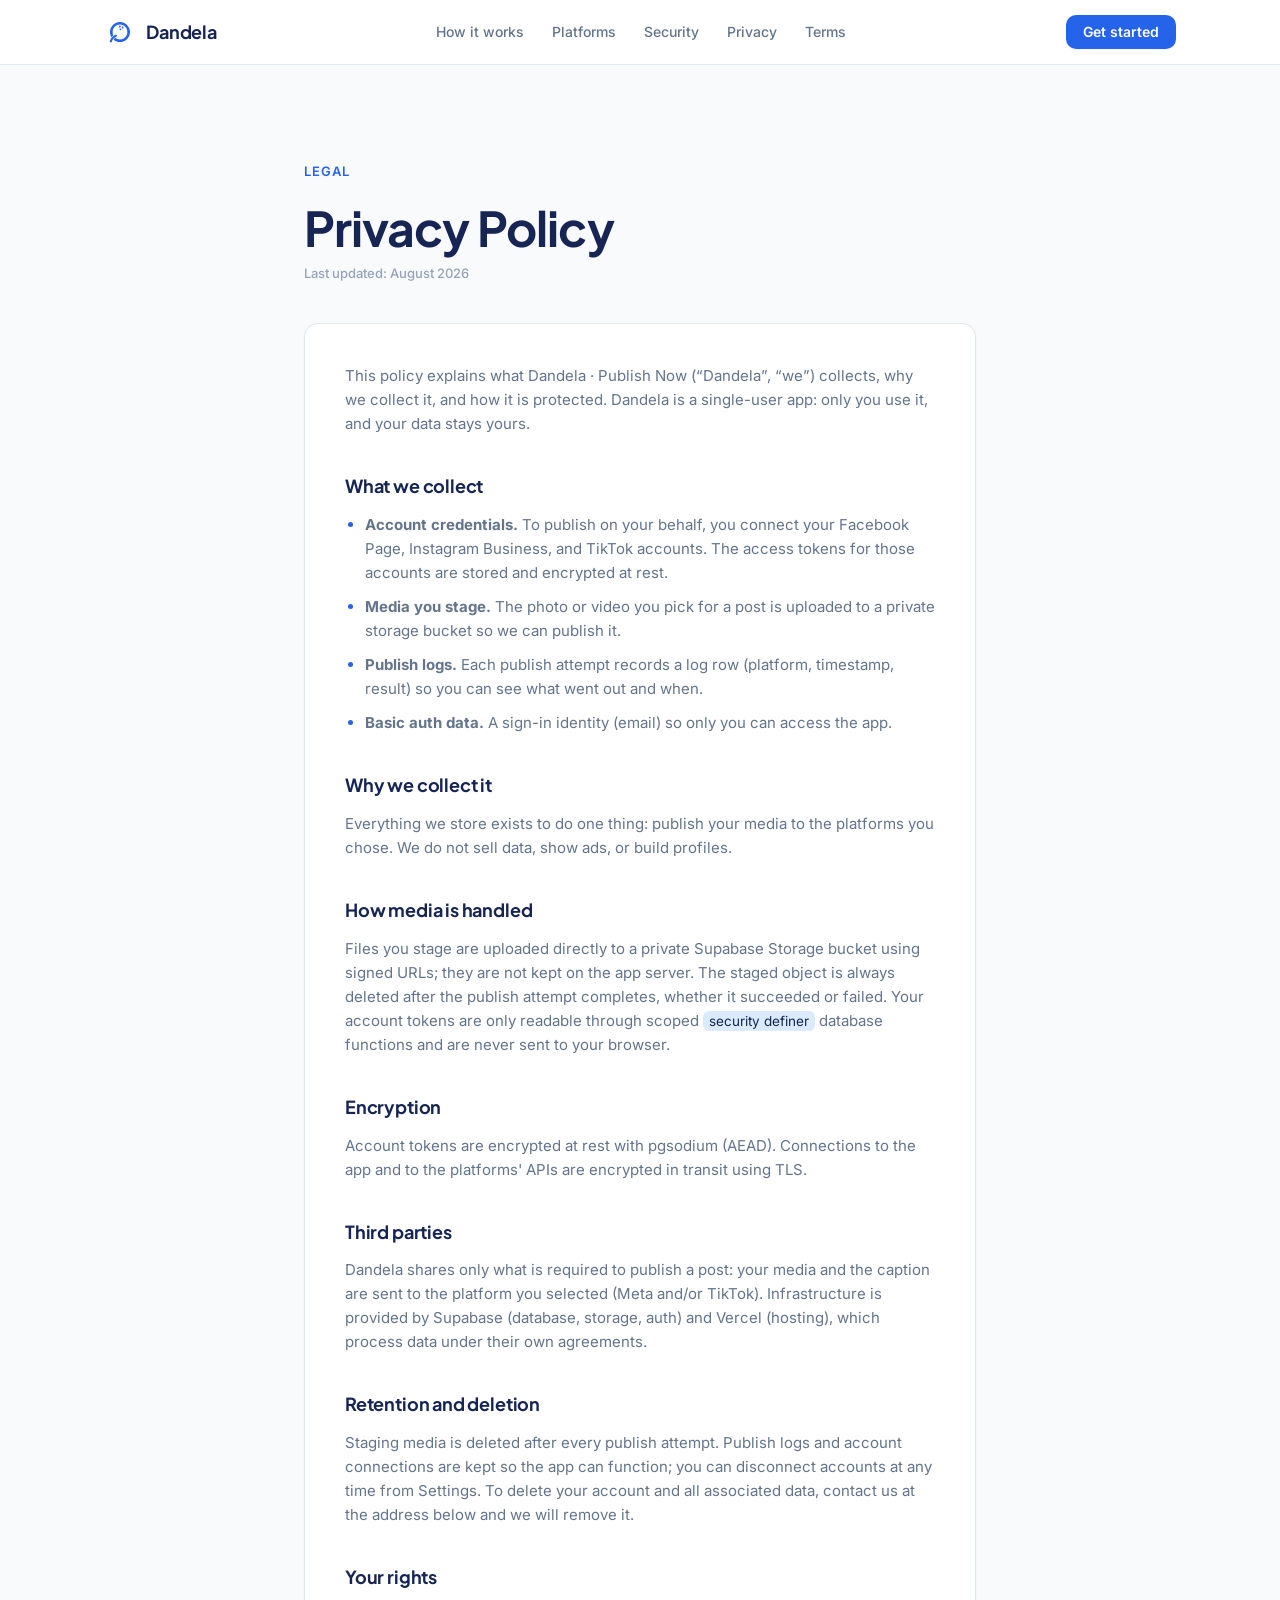
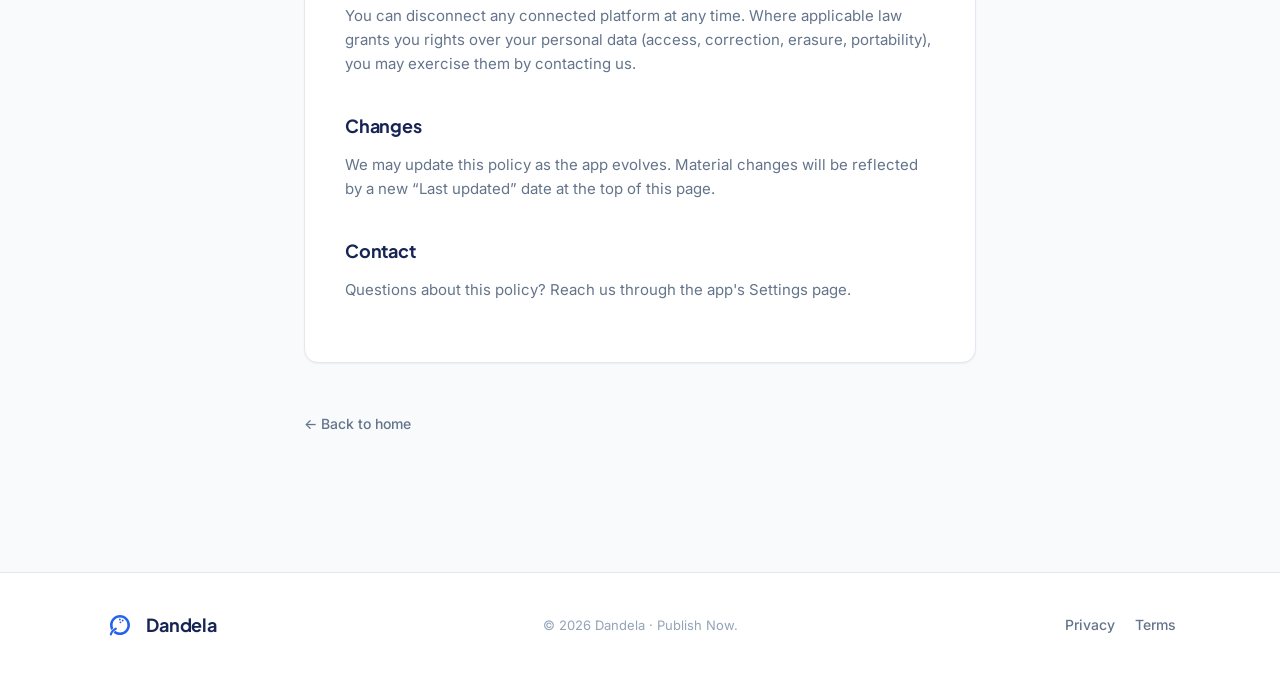
==== privacy.html @ eb885461 "Add initial Dandela marketing site - Landing page with how-it-works, platforms, and security section" ====
<!doctype html>
<html lang="en">
  <head>
    <meta charset="utf-8" />
    <meta name="viewport" content="width=device-width, initial-scale=1" />
    <title>Privacy Policy · Dandela</title>
    <meta
      name="description"
      content="How Dandela · Publish Now handles your data: what we store, why, and how it is protected."
    />
    <link rel="icon" type="image/svg+xml" href="./favicon.svg" />
    <link rel="preconnect" href="https://fonts.googleapis.com" />
    <link rel="preconnect" href="https://fonts.gstatic.com" crossorigin />
    <link
      href="https://fonts.googleapis.com/css2?family=Inter:wght@400;500;600&family=Plus+Jakarta+Sans:wght@600;700&display=swap"
      rel="stylesheet"
    />
    <link rel="stylesheet" href="./theme.css" />
    <link rel="stylesheet" href="./styles.css" />
  </head>
  <body>
    <a class="skip-link" href="#main">Skip to content</a>

    <header class="site-header">
      <nav class="nav container" aria-label="Primary">
        <a class="brand" href="./index.html#top">
          <span class="brand-mark" aria-hidden="true">
            <img src="./logo.svg" alt="" width="30" height="30" />
          </span>
          <span class="brand-name">Dandela</span>
        </a>
        <ul class="nav-links">
          <li><a href="./index.html#how">How it works</a></li>
          <li><a href="./index.html#platforms">Platforms</a></li>
          <li><a href="./index.html#security">Security</a></li>
          <li><a href="./privacy.html">Privacy</a></li>
          <li><a href="./terms.html">Terms</a></li>
        </ul>
        <a class="btn btn-primary btn-sm nav-cta" href="./index.html#get-started">Get started</a>
        <button class="nav-toggle" aria-expanded="false" aria-controls="nav-menu" aria-label="Toggle menu">
          <span></span><span></span>
        </button>
      </nav>
    </header>

    <main id="main">
      <section class="legal">
        <div class="container legal-inner">
          <p class="eyebrow">Legal</p>
          <h1 class="legal-title">Privacy Policy</h1>
          <p class="legal-updated">Last updated: August 2026</p>

          <div class="legal-body">
            <p>
              This policy explains what Dandela · Publish Now (“Dandela”, “we”)
              collects, why we collect it, and how it is protected. Dandela is a
              single-user app: only you use it, and your data stays yours.
            </p>

            <h2>What we collect</h2>
            <ul>
              <li>
                <strong>Account credentials.</strong> To publish on your behalf, you
                connect your Facebook Page, Instagram Business, and TikTok accounts.
                The access tokens for those accounts are stored and encrypted at rest.
              </li>
              <li>
                <strong>Media you stage.</strong> The photo or video you pick for a
                post is uploaded to a private storage bucket so we can publish it.
              </li>
              <li>
                <strong>Publish logs.</strong> Each publish attempt records a log row
                (platform, timestamp, result) so you can see what went out and when.
              </li>
              <li>
                <strong>Basic auth data.</strong> A sign-in identity (email) so only
                you can access the app.
              </li>
            </ul>

            <h2>Why we collect it</h2>
            <p>
              Everything we store exists to do one thing: publish your media to the
              platforms you chose. We do not sell data, show ads, or build profiles.
            </p>

            <h2>How media is handled</h2>
            <p>
              Files you stage are uploaded directly to a private Supabase Storage
              bucket using signed URLs; they are not kept on the app server. The
              staged object is always deleted after the publish attempt completes,
              whether it succeeded or failed. Your account tokens are only readable
              through scoped <code>security definer</code> database functions and are
              never sent to your browser.
            </p>

            <h2>Encryption</h2>
            <p>
              Account tokens are encrypted at rest with pgsodium (AEAD). Connections
              to the app and to the platforms' APIs are encrypted in transit using
              TLS.
            </p>

            <h2>Third parties</h2>
            <p>
              Dandela shares only what is required to publish a post: your media and
              the caption are sent to the platform you selected (Meta and/or TikTok).
              Infrastructure is provided by Supabase (database, storage, auth) and
              Vercel (hosting), which process data under their own agreements.
            </p>

            <h2>Retention and deletion</h2>
            <p>
              Staging media is deleted after every publish attempt. Publish logs and
              account connections are kept so the app can function; you can disconnect
              accounts at any time from Settings. To delete your account and all
              associated data, contact us at the address below and we will remove it.
            </p>

            <h2>Your rights</h2>
            <p>
              You can disconnect any connected platform at any time. Where applicable
              law grants you rights over your personal data (access, correction,
              erasure, portability), you may exercise them by contacting us.
            </p>

            <h2>Changes</h2>
            <p>
              We may update this policy as the app evolves. Material changes will be
              reflected by a new “Last updated” date at the top of this page.
            </p>

            <h2>Contact</h2>
            <p>
              Questions about this policy? Reach us through the app's Settings page.
            </p>
          </div>

          <p class="legal-back"><a href="./index.html">&larr; Back to home</a></p>
        </div>
      </section>
    </main>

    <footer class="site-footer">
      <div class="container footer-inner">
        <a class="brand" href="./index.html#top">
          <span class="brand-mark" aria-hidden="true">
            <img src="./logo.svg" alt="" width="30" height="30" />
          </span>
          <span class="brand-name">Dandela</span>
        </a>
        <p class="footer-note">© 2026 Dandela · Publish Now.</p>
        <nav class="footer-links" aria-label="Legal">
          <a href="./privacy.html">Privacy</a>
          <a href="./terms.html">Terms</a>
        </nav>
      </div>
    </footer>

    <script src="./main.js"></script>
  </body>
</html>
---- theme.css ----
/* ============================================================
   Dandela · Brand & UI theme
   ------------------------------------------------------------
   This file is the single source of truth for the brand.
   Edit the tokens below and the whole site updates to match.

   Palette / type / shape follow the Dandela Brand & UI direction:
   calm, trustworthy, professional, friendly. Deep navy + blue +
   warm off-white. Inter for UI, Plus Jakarta Sans for display.
   No gradients, no neon, restrained rounding, light shadows.
   ============================================================ */

:root {
  /* ---------- Color · Primary ---------- */
  --brand-navy: #172554; /* deep navy: nav, headings, strong brand moments */
  --brand-navy-deep: #10204a; /* navy hover / pressed states */

  /* ---------- Color · Accents ---------- */
  --accent-blue: #2563eb; /* trust blue: buttons, links, active states */
  --accent-blue-deep: #1d4ed8; /* trust blue hover / pressed */
  --sky: #dbeafe; /* soft sky: selected states, subtle backgrounds, badges */

  /* ---------- Color · Surfaces ---------- */
  --bg: #f8fafc; /* warm white: main background */
  --surface: #ffffff; /* white: cards, modals, inputs, elevated surfaces */

  /* ---------- Color · Text ---------- */
  --text-primary: #172033; /* headings, primary text */
  --text-secondary: #64748b; /* secondary text */
  --text-muted: #94a3b8; /* muted / captions */

  /* ---------- Color · Lines ---------- */
  --border: #e2e8f0;

  /* ---------- Color · Status ---------- */
  --success: #16a34a;
  --warning: #d97706;
  --error: #dc2626;

  /* ---------- Typography ---------- */
  --font-sans: "Inter", ui-sans-serif, system-ui, -apple-system, "Segoe UI", sans-serif;
  --font-display: "Plus Jakarta Sans", "Inter", ui-sans-serif, system-ui, sans-serif;

  /* ---------- Shape ---------- */
  --radius-sm: 6px;
  --radius-md: 10px; /* buttons, inputs */
  --radius-lg: 14px; /* cards */
  --radius-xl: 20px; /* hero/feature panels */

  /* ---------- Shadows (light, subtle) ---------- */
  --shadow-sm: 0 1px 2px rgba(23, 32, 51, 0.05);
  --shadow-md: 0 6px 16px rgba(23, 32, 51, 0.06);
  --shadow-lg: 0 12px 32px rgba(23, 32, 51, 0.08);

  /* ---------- Layout ---------- */
  --max: 1120px;
  --nav-h: 64px;
  --ease: cubic-bezier(0.22, 1, 0.36, 1);
}
---- styles.css ----
/* Dandela · styles
   Consumes all design tokens from theme.css. Edit theme.css to rebrand. */

* {
  box-sizing: border-box;
}

html {
  scroll-behavior: smooth;
  scroll-padding-top: calc(var(--nav-h) + 12px);
}

body {
  margin: 0;
  background: var(--bg);
  color: var(--text-primary);
  font-family: var(--font-sans);
  font-size: 16px;
  line-height: 1.6;
  -webkit-font-smoothing: antialiased;
  text-rendering: optimizeLegibility;
}

::selection {
  background: var(--accent-blue);
  color: #fff;
}

img,
svg {
  display: block;
}

a {
  color: inherit;
  text-decoration: none;
}

.skip-link {
  position: absolute;
  left: 12px;
  top: -48px;
  z-index: 100;
  padding: 8px 14px;
  border-radius: var(--radius-md);
  background: var(--accent-blue);
  color: #fff;
  font-weight: 600;
  transition: top 0.2s var(--ease);
}

.skip-link:focus {
  top: 12px;
}

.container {
  width: 100%;
  max-width: var(--max);
  margin: 0 auto;
  padding: 0 24px;
}

/* ---------- Header ---------- */

.site-header {
  position: sticky;
  top: 0;
  z-index: 50;
  background: color-mix(in srgb, var(--surface) 88%, transparent);
  backdrop-filter: blur(14px);
  -webkit-backdrop-filter: blur(14px);
  border-bottom: 1px solid var(--border);
}

.nav {
  height: var(--nav-h);
  display: flex;
  align-items: center;
  justify-content: space-between;
  gap: 16px;
}

.brand {
  display: inline-flex;
  align-items: center;
  gap: 10px;
  font-family: var(--font-display);
  font-weight: 700;
  letter-spacing: -0.01em;
  color: var(--brand-navy);
}

.brand-mark {
  width: 32px;
  height: 32px;
  display: grid;
  place-items: center;
}

.brand-mark img {
  width: 30px;
  height: 30px;
}

.brand-name {
  font-size: 18px;
}

.nav-links {
  display: flex;
  gap: 28px;
  list-style: none;
  margin: 0;
  padding: 0;
}

.nav-links a {
  font-size: 14px;
  font-weight: 500;
  color: var(--text-secondary);
  transition: color 0.18s var(--ease);
}

.nav-links a:hover {
  color: var(--brand-navy);
}

.nav-toggle {
  display: none;
  flex-direction: column;
  justify-content: center;
  gap: 6px;
  width: 40px;
  height: 40px;
  padding: 0 10px;
  background: var(--surface);
  border: 1px solid var(--border);
  border-radius: var(--radius-md);
  cursor: pointer;
}

.nav-toggle span {
  display: block;
  height: 2px;
  border-radius: 2px;
  background: var(--text-primary);
  transition: transform 0.2s var(--ease);
}

.nav-toggle[aria-expanded="true"] span:nth-child(1) {
  transform: translateY(4px) rotate(45deg);
}

.nav-toggle[aria-expanded="true"] span:nth-child(2) {
  transform: translateY(-4px) rotate(-45deg);
}

/* ---------- Buttons ---------- */

.btn {
  display: inline-flex;
  align-items: center;
  justify-content: center;
  gap: 8px;
  border-radius: var(--radius-md);
  font-weight: 600;
  font-size: 15px;
  line-height: 1;
  padding: 13px 22px;
  border: 1px solid transparent;
  cursor: pointer;
  transition:
    transform 0.18s var(--ease),
    background 0.18s var(--ease),
    color 0.18s var(--ease),
    border-color 0.18s var(--ease),
    box-shadow 0.18s var(--ease);
}

.btn:hover {
  transform: translateY(-1px);
}

.btn:active {
  transform: translateY(0);
}

.btn-primary {
  background: var(--accent-blue);
  color: #fff;
  box-shadow: var(--shadow-sm);
}

.btn-primary:hover {
  background: var(--accent-blue-deep);
  box-shadow: var(--shadow-md);
}

.btn-ghost {
  background: var(--surface);
  border-color: var(--border);
  color: var(--text-primary);
}

.btn-ghost:hover {
  border-color: var(--accent-blue);
  color: var(--accent-blue);
}

.btn-inverse {
  background: #fff;
  color: var(--brand-navy);
  box-shadow: var(--shadow-sm);
}

.btn-inverse:hover {
  background: var(--sky);
}

.btn-sm {
  padding: 9px 16px;
  font-size: 14px;
}

.btn-lg {
  padding: 16px 30px;
  font-size: 16px;
}

/* ---------- Hero ---------- */

.hero {
  position: relative;
  padding: 120px 0 96px;
}

.hero-inner {
  display: flex;
  flex-direction: column;
  align-items: flex-start;
}

.eyebrow {
  font-family: var(--font-sans);
  font-size: 13px;
  font-weight: 600;
  letter-spacing: 0.08em;
  text-transform: uppercase;
  color: var(--accent-blue);
  margin: 0 0 20px;
}

.hero-title {
  font-family: var(--font-display);
  font-size: clamp(40px, 6.5vw, 72px);
  line-height: 1.04;
  letter-spacing: -0.03em;
  font-weight: 700;
  color: var(--brand-navy);
  margin: 0 0 24px;
  max-width: 18ch;
}

.hero-accent {
  color: var(--accent-blue);
}

.hero-sub {
  font-size: clamp(17px, 2vw, 20px);
  color: var(--text-secondary);
  max-width: 56ch;
  margin: 0 0 36px;
}

.hero-sub strong {
  color: var(--brand-navy);
  font-weight: 600;
}

.hero-actions {
  display: flex;
  flex-wrap: wrap;
  gap: 14px;
}

/* ---------- Sections ---------- */

.section {
  padding: 104px 0;
  border-top: 1px solid var(--border);
}

.kicker {
  font-family: var(--font-sans);
  font-size: 12px;
  font-weight: 600;
  letter-spacing: 0.1em;
  text-transform: uppercase;
  color: var(--accent-blue);
  margin: 0 0 12px;
}

.section-title {
  font-family: var(--font-display);
  font-size: clamp(30px, 4.2vw, 44px);
  line-height: 1.12;
  letter-spacing: -0.02em;
  font-weight: 700;
  color: var(--brand-navy);
  margin: 0 0 52px;
  max-width: 22ch;
}

/* ---------- How it works ---------- */

.steps {
  display: grid;
  grid-template-columns: repeat(3, 1fr);
  gap: 20px;
  list-style: none;
  margin: 0;
  padding: 0;
}

.step {
  position: relative;
  background: var(--surface);
  border: 1px solid var(--border);
  border-radius: var(--radius-lg);
  box-shadow: var(--shadow-sm);
  padding: 28px;
  transition: border-color 0.2s var(--ease), transform 0.2s var(--ease), box-shadow 0.2s var(--ease);
}

.step:hover {
  border-color: var(--sky);
  box-shadow: var(--shadow-md);
  transform: translateY(-3px);
}

.step-num {
  font-family: var(--font-display);
  font-size: 14px;
  font-weight: 700;
  color: var(--accent-blue);
  display: block;
  margin-bottom: 18px;
}

.step h3 {
  font-family: var(--font-display);
  font-size: 19px;
  font-weight: 700;
  letter-spacing: -0.01em;
  color: var(--brand-navy);
  margin: 0 0 10px;
}

.step p {
  font-size: 15px;
  color: var(--text-secondary);
  margin: 0;
}

/* ---------- Platforms ---------- */

.platform-grid {
  display: grid;
  grid-template-columns: repeat(3, 1fr);
  gap: 20px;
}

.platform-card {
  background: var(--surface);
  border: 1px solid var(--border);
  border-radius: var(--radius-lg);
  box-shadow: var(--shadow-sm);
  padding: 32px 28px;
  transition: border-color 0.2s var(--ease), transform 0.2s var(--ease), box-shadow 0.2s var(--ease);
}

.platform-card:hover {
  border-color: var(--sky);
  box-shadow: var(--shadow-md);
  transform: translateY(-3px);
}

.platform-badge {
  width: 48px;
  height: 48px;
  display: grid;
  place-items: center;
  border-radius: var(--radius-md);
  margin-bottom: 22px;
}

.platform-badge svg {
  width: 24px;
  height: 24px;
}

.platform-badge.fb {
  background: #eef2ff;
  color: #2563eb;
}

.platform-badge.ig {
  background: #fdf2f8;
  color: #db2777;
}

.platform-badge.tt {
  background: #ecfeff;
  color: #0891b2;
}

.platform-card h3 {
  font-family: var(--font-display);
  font-size: 18px;
  font-weight: 700;
  letter-spacing: -0.01em;
  color: var(--brand-navy);
  margin: 0 0 8px;
}

.platform-card p {
  font-size: 15px;
  color: var(--text-secondary);
  margin: 0;
}

.platform-note {
  margin: 28px 0 0;
  font-size: 14px;
  color: var(--text-muted);
}

/* ---------- Security ---------- */

.security {
  background: var(--sky);
}

.security-inner {
  display: grid;
  grid-template-columns: 1.4fr 1fr;
  gap: 48px;
  align-items: center;
}

.security .section-title {
  margin-bottom: 24px;
}

.security-text {
  font-size: 17px;
  color: var(--text-secondary);
  max-width: 52ch;
  margin: 0 0 28px;
}

.security-list {
  list-style: none;
  margin: 0;
  padding: 0;
  display: flex;
  flex-direction: column;
  gap: 12px;
}

.security-list li {
  position: relative;
  padding-left: 26px;
  font-size: 15px;
  color: var(--brand-navy);
  font-weight: 500;
}

.security-list li::before {
  content: "";
  position: absolute;
  left: 0;
  top: 9px;
  width: 7px;
  height: 7px;
  border-radius: 50%;
  background: var(--accent-blue);
}

.security-art {
  display: grid;
  place-items: center;
  background: var(--surface);
  border: 1px solid var(--border);
  border-radius: var(--radius-xl);
  box-shadow: var(--shadow-md);
  padding: 48px 32px;
  text-align: center;
}

.seal {
  width: 84px;
  height: 84px;
  display: grid;
  place-items: center;
  background: var(--sky);
  border-radius: 50%;
  color: var(--accent-blue);
  margin-bottom: 20px;
}

.seal svg {
  width: 38px;
  height: 38px;
}

.seal-label {
  font-size: 14px;
  font-weight: 600;
  color: var(--brand-navy);
  margin: 0;
}

/* ---------- CTA ---------- */

.cta {
  background: var(--brand-navy);
  text-align: center;
}

.cta-inner {
  display: flex;
  flex-direction: column;
  align-items: center;
}

.cta-title {
  font-family: var(--font-display);
  font-size: clamp(34px, 5vw, 52px);
  line-height: 1.08;
  letter-spacing: -0.02em;
  font-weight: 700;
  color: #fff;
  margin: 0 0 18px;
}

.cta-sub {
  font-size: 17px;
  color: var(--sky);
  max-width: 52ch;
  margin: 0 0 34px;
}

.cta-actions {
  display: flex;
  flex-direction: column;
  align-items: center;
  gap: 16px;
}

.cta-meta {
  font-size: 13px;
  font-weight: 500;
  color: rgba(255, 255, 255, 0.7);
}

/* ---------- Footer ---------- */

.site-footer {
  border-top: 1px solid var(--border);
  padding: 36px 0;
  background: var(--surface);
}

.footer-inner {
  display: flex;
  align-items: center;
  justify-content: space-between;
  gap: 20px;
  flex-wrap: wrap;
}

.footer-note {
  font-size: 13px;
  color: var(--text-muted);
  margin: 0;
}

.footer-links {
  display: flex;
  align-items: center;
  gap: 20px;
}

.footer-links a {
  font-size: 14px;
  font-weight: 500;
  color: var(--text-secondary);
  transition: color 0.18s var(--ease);
}

.footer-links a:hover {
  color: var(--accent-blue);
}

/* ---------- Legal pages ---------- */

.legal {
  padding: 96px 0 120px;
}

.legal-inner {
  max-width: 720px;
}

.legal-title {
  font-family: var(--font-display);
  font-size: clamp(34px, 5vw, 48px);
  line-height: 1.1;
  letter-spacing: -0.02em;
  font-weight: 700;
  color: var(--brand-navy);
  margin: 0 0 8px;
}

.legal-updated {
  font-size: 13px;
  font-weight: 500;
  color: var(--text-muted);
  margin: 0 0 40px;
}

.legal-body {
  background: var(--surface);
  border: 1px solid var(--border);
  border-radius: var(--radius-lg);
  box-shadow: var(--shadow-sm);
  padding: 40px;
}

.legal-body p,
.legal-body li {
  font-size: 15px;
  color: var(--text-secondary);
}

.legal-body p {
  margin: 0 0 20px;
}

.legal-body ul {
  margin: 0 0 24px;
  padding-left: 20px;
  display: flex;
  flex-direction: column;
  gap: 10px;
}

.legal-body li::marker {
  color: var(--accent-blue);
}

.legal-body a {
  color: var(--accent-blue);
  text-decoration: underline;
  text-underline-offset: 3px;
}

.legal-body a:hover {
  color: var(--accent-blue-deep);
}

.legal-body code {
  font-family: var(--font-sans);
  font-size: 0.9em;
  color: var(--brand-navy);
  background: var(--sky);
  border-radius: var(--radius-sm);
  padding: 2px 6px;
}

.legal-body h2 {
  font-family: var(--font-display);
  font-size: 18px;
  font-weight: 700;
  letter-spacing: -0.01em;
  color: var(--brand-navy);
  margin: 36px 0 12px;
}

.legal-back {
  margin-top: 48px;
}

.legal-back a {
  font-size: 14px;
  font-weight: 500;
  color: var(--text-secondary);
  transition: color 0.18s var(--ease);
}

.legal-back a:hover {
  color: var(--accent-blue);
}

/* ---------- Reveal on scroll ---------- */

.reveal {
  opacity: 0;
  transform: translateY(18px);
  transition:
    opacity 0.7s var(--ease),
    transform 0.7s var(--ease);
}

.reveal.is-visible {
  opacity: 1;
  transform: none;
}

/* ---------- Responsive ---------- */

@media (max-width: 920px) {
  .steps,
  .platform-grid {
    grid-template-columns: 1fr;
  }

  .security-inner {
    grid-template-columns: 1fr;
    gap: 32px;
  }

  .nav-links {
    position: fixed;
    inset: var(--nav-h) 0 auto 0;
    flex-direction: column;
    gap: 0;
    background: var(--surface);
    border-bottom: 1px solid var(--border);
    padding: 12px 24px 20px;
    transform: translateY(-8px);
    opacity: 0;
    pointer-events: none;
    transition: opacity 0.2s var(--ease), transform 0.2s var(--ease);
  }

  .nav-links.is-open {
    opacity: 1;
    transform: none;
    pointer-events: auto;
  }

  .nav-links a {
    display: block;
    padding: 12px 0;
    font-size: 16px;
  }

  .nav-toggle {
    display: flex;
  }

  .nav-cta {
    display: none;
  }
}

@media (max-width: 520px) {
  .hero {
    padding: 88px 0 64px;
  }

  .section {
    padding: 80px 0;
  }

  .legal-body {
    padding: 28px 22px;
  }
}

/* ---------- Reduced motion ---------- */

@media (prefers-reduced-motion: reduce) {
  html {
    scroll-behavior: auto;
  }

  .reveal {
    opacity: 1;
    transform: none;
    transition: none;
  }

  *,
  *::before,
  *::after {
    transition-duration: 0.01ms !important;
    animation-duration: 0.01ms !important;
  }
}
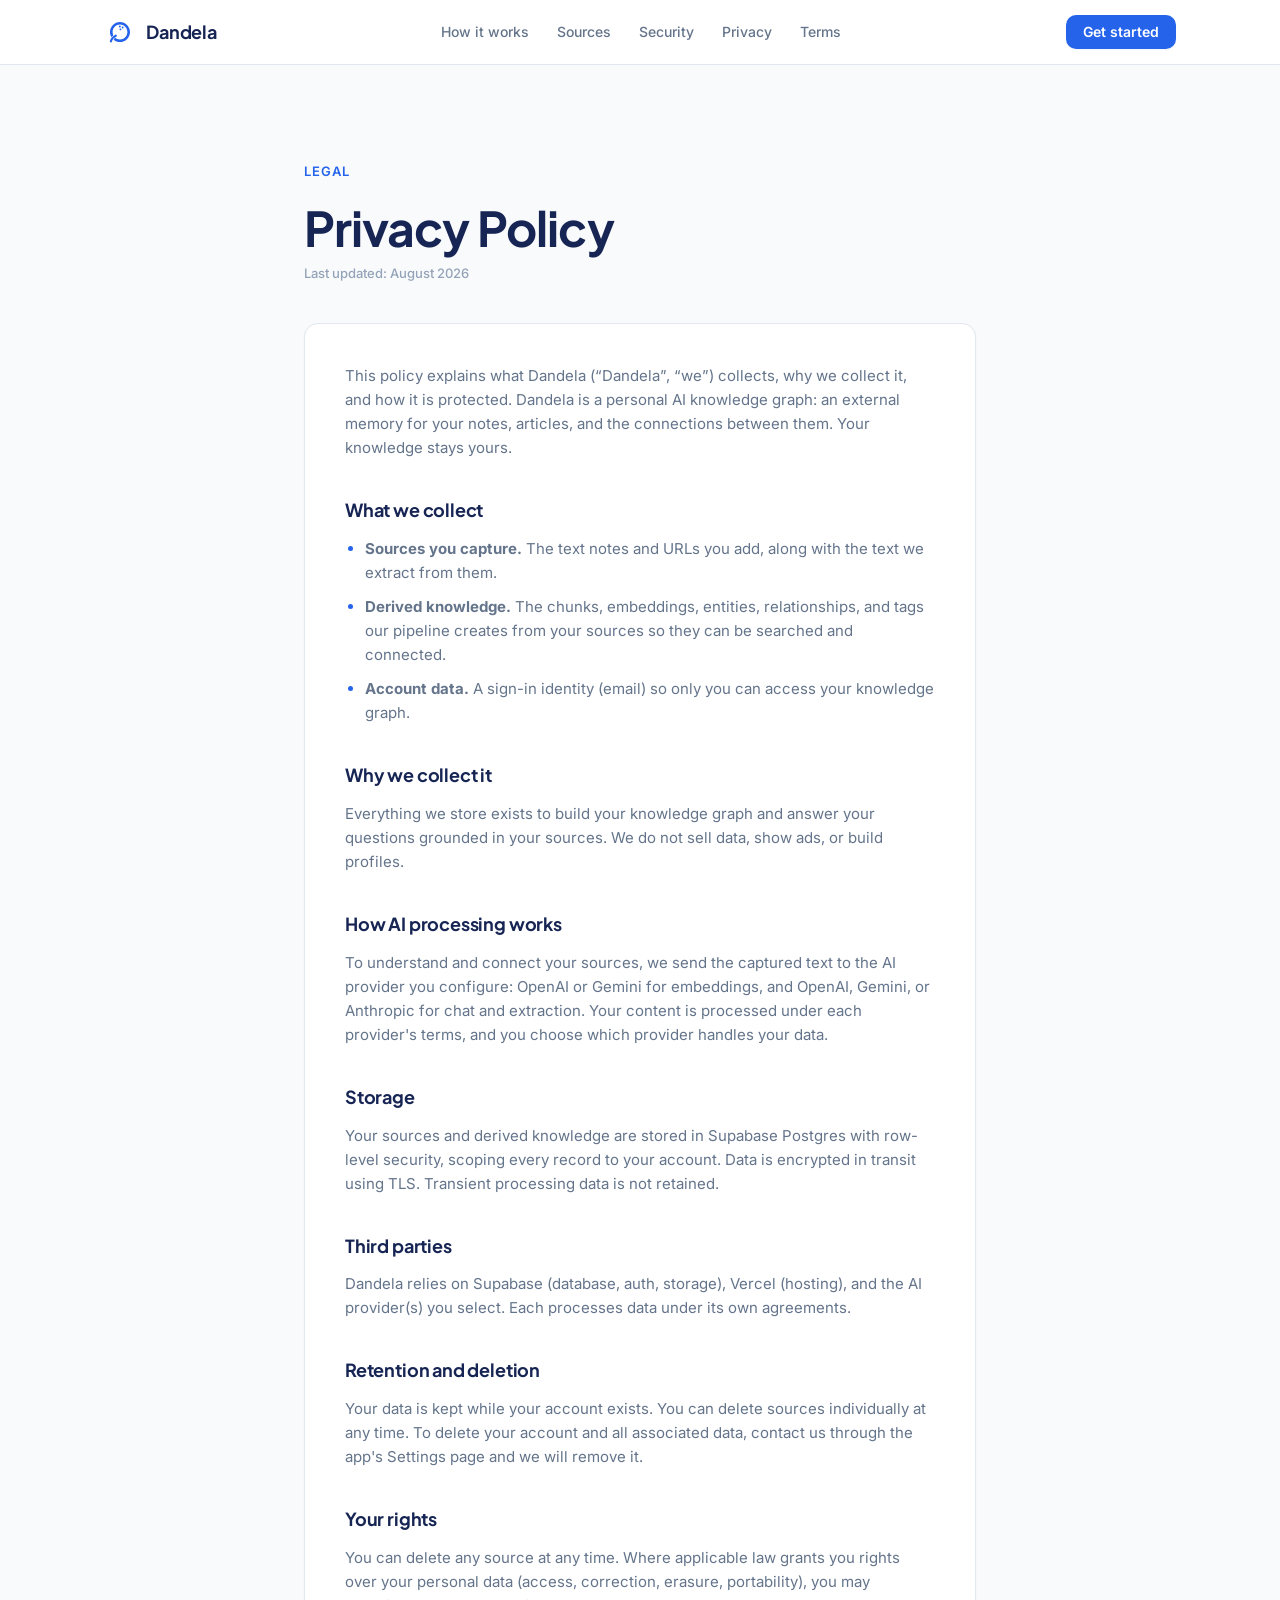
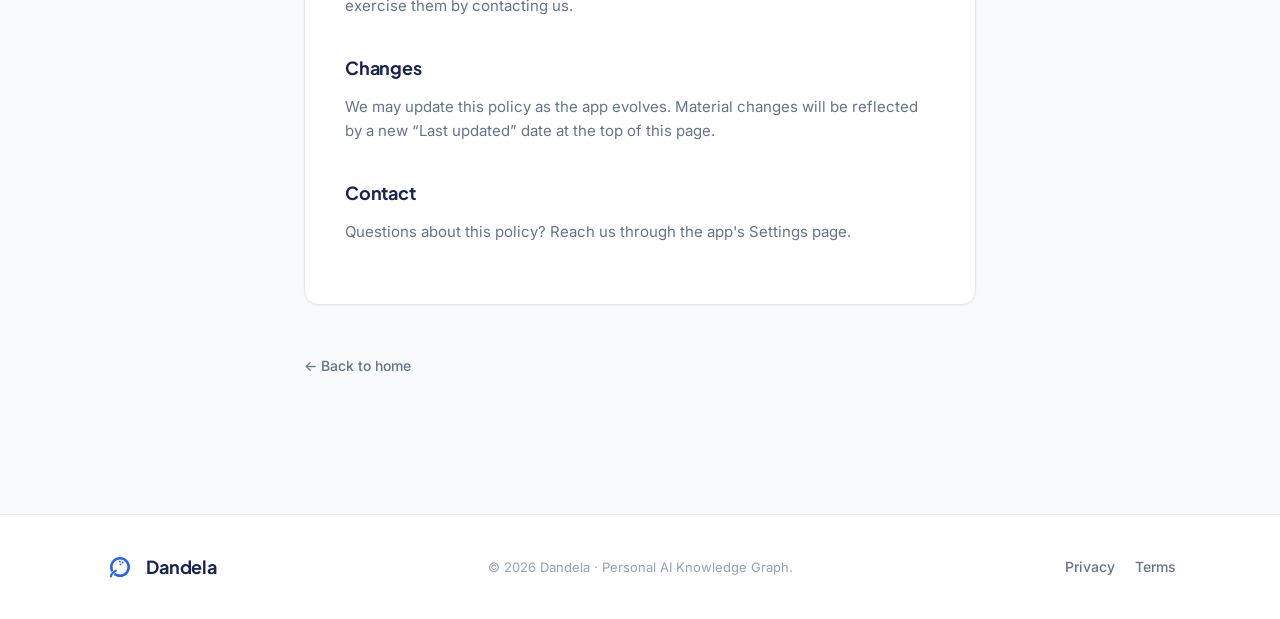
==== commit bd0ed8c4: "Update site for Personal AI Knowledge Graph pivot" ====
--- a/privacy.html
+++ b/privacy.html
@@ -6,7 +6,7 @@
     <title>Privacy Policy · Dandela</title>
     <meta
       name="description"
-      content="How Dandela · Publish Now handles your data: what we store, why, and how it is protected."
+      content="How Dandela handles your data: what we store, why, and how it is protected."
     />
     <link rel="icon" type="image/svg+xml" href="./favicon.svg" />
     <link rel="preconnect" href="https://fonts.googleapis.com" />
@@ -31,7 +31,7 @@
         </a>
         <ul class="nav-links">
           <li><a href="./index.html#how">How it works</a></li>
-          <li><a href="./index.html#platforms">Platforms</a></li>
+          <li><a href="./index.html#sources">Sources</a></li>
           <li><a href="./index.html#security">Security</a></li>
           <li><a href="./privacy.html">Privacy</a></li>
           <li><a href="./terms.html">Terms</a></li>
@@ -52,76 +52,72 @@
 
           <div class="legal-body">
             <p>
-              This policy explains what Dandela · Publish Now (“Dandela”, “we”)
-              collects, why we collect it, and how it is protected. Dandela is a
-              single-user app: only you use it, and your data stays yours.
+              This policy explains what Dandela (“Dandela”, “we”) collects, why we
+              collect it, and how it is protected. Dandela is a personal AI knowledge
+              graph: an external memory for your notes, articles, and the connections
+              between them. Your knowledge stays yours.
             </p>
 
             <h2>What we collect</h2>
             <ul>
               <li>
-                <strong>Account credentials.</strong> To publish on your behalf, you
-                connect your Facebook Page, Instagram Business, and TikTok accounts.
-                The access tokens for those accounts are stored and encrypted at rest.
+                <strong>Sources you capture.</strong> The text notes and URLs you add,
+                along with the text we extract from them.
               </li>
               <li>
-                <strong>Media you stage.</strong> The photo or video you pick for a
-                post is uploaded to a private storage bucket so we can publish it.
+                <strong>Derived knowledge.</strong> The chunks, embeddings, entities,
+                relationships, and tags our pipeline creates from your sources so they
+                can be searched and connected.
               </li>
               <li>
-                <strong>Publish logs.</strong> Each publish attempt records a log row
-                (platform, timestamp, result) so you can see what went out and when.
-              </li>
-              <li>
-                <strong>Basic auth data.</strong> A sign-in identity (email) so only
-                you can access the app.
+                <strong>Account data.</strong> A sign-in identity (email) so only you
+                can access your knowledge graph.
               </li>
             </ul>
 
             <h2>Why we collect it</h2>
             <p>
-              Everything we store exists to do one thing: publish your media to the
-              platforms you chose. We do not sell data, show ads, or build profiles.
+              Everything we store exists to build your knowledge graph and answer your
+              questions grounded in your sources. We do not sell data, show ads, or
+              build profiles.
             </p>
 
-            <h2>How media is handled</h2>
+            <h2>How AI processing works</h2>
             <p>
-              Files you stage are uploaded directly to a private Supabase Storage
-              bucket using signed URLs; they are not kept on the app server. The
-              staged object is always deleted after the publish attempt completes,
-              whether it succeeded or failed. Your account tokens are only readable
-              through scoped <code>security definer</code> database functions and are
-              never sent to your browser.
+              To understand and connect your sources, we send the captured text to the
+              AI provider you configure: OpenAI or Gemini for embeddings, and OpenAI,
+              Gemini, or Anthropic for chat and extraction. Your content is processed
+              under each provider's terms, and you choose which provider handles your
+              data.
             </p>
 
-            <h2>Encryption</h2>
+            <h2>Storage</h2>
             <p>
-              Account tokens are encrypted at rest with pgsodium (AEAD). Connections
-              to the app and to the platforms' APIs are encrypted in transit using
-              TLS.
+              Your sources and derived knowledge are stored in Supabase Postgres with
+              row-level security, scoping every record to your account. Data is
+              encrypted in transit using TLS. Transient processing data is not
+              retained.
             </p>
 
             <h2>Third parties</h2>
             <p>
-              Dandela shares only what is required to publish a post: your media and
-              the caption are sent to the platform you selected (Meta and/or TikTok).
-              Infrastructure is provided by Supabase (database, storage, auth) and
-              Vercel (hosting), which process data under their own agreements.
+              Dandela relies on Supabase (database, auth, storage), Vercel (hosting),
+              and the AI provider(s) you select. Each processes data under its own
+              agreements.
             </p>
 
             <h2>Retention and deletion</h2>
             <p>
-              Staging media is deleted after every publish attempt. Publish logs and
-              account connections are kept so the app can function; you can disconnect
-              accounts at any time from Settings. To delete your account and all
-              associated data, contact us at the address below and we will remove it.
+              Your data is kept while your account exists. You can delete sources
+              individually at any time. To delete your account and all associated
+              data, contact us through the app's Settings page and we will remove it.
             </p>
 
             <h2>Your rights</h2>
             <p>
-              You can disconnect any connected platform at any time. Where applicable
-              law grants you rights over your personal data (access, correction,
-              erasure, portability), you may exercise them by contacting us.
+              You can delete any source at any time. Where applicable law grants you
+              rights over your personal data (access, correction, erasure,
+              portability), you may exercise them by contacting us.
             </p>
 
             <h2>Changes</h2>
@@ -149,7 +145,7 @@
           </span>
           <span class="brand-name">Dandela</span>
         </a>
-        <p class="footer-note">© 2026 Dandela · Publish Now.</p>
+        <p class="footer-note">© 2026 Dandela · Personal AI Knowledge Graph.</p>
         <nav class="footer-links" aria-label="Legal">
           <a href="./privacy.html">Privacy</a>
           <a href="./terms.html">Terms</a>
--- a/styles.css
+++ b/styles.css
@@ -362,15 +362,15 @@
   margin: 0;
 }
 
-/* ---------- Platforms ---------- */
-
-.platform-grid {
+/* ---------- Sources ---------- */
+
+.source-grid {
   display: grid;
   grid-template-columns: repeat(3, 1fr);
   gap: 20px;
 }
 
-.platform-card {
+.source-card {
   background: var(--surface);
   border: 1px solid var(--border);
   border-radius: var(--radius-lg);
@@ -379,13 +379,13 @@
   transition: border-color 0.2s var(--ease), transform 0.2s var(--ease), box-shadow 0.2s var(--ease);
 }
 
-.platform-card:hover {
+.source-card:hover {
   border-color: var(--sky);
   box-shadow: var(--shadow-md);
   transform: translateY(-3px);
 }
 
-.platform-badge {
+.source-badge {
   width: 48px;
   height: 48px;
   display: grid;
@@ -394,27 +394,27 @@
   margin-bottom: 22px;
 }
 
-.platform-badge svg {
+.source-badge svg {
   width: 24px;
   height: 24px;
 }
 
-.platform-badge.fb {
+.source-badge.notes {
   background: #eef2ff;
   color: #2563eb;
 }
 
-.platform-badge.ig {
-  background: #fdf2f8;
-  color: #db2777;
-}
-
-.platform-badge.tt {
+.source-badge.url {
   background: #ecfeff;
   color: #0891b2;
 }
 
-.platform-card h3 {
+.source-badge.media {
+  background: #f5f3ff;
+  color: #7c3aed;
+}
+
+.source-card h3 {
   font-family: var(--font-display);
   font-size: 18px;
   font-weight: 700;
@@ -423,13 +423,13 @@
   margin: 0 0 8px;
 }
 
-.platform-card p {
+.source-card p {
   font-size: 15px;
   color: var(--text-secondary);
   margin: 0;
 }
 
-.platform-note {
+.source-note {
   margin: 28px 0 0;
   font-size: 14px;
   color: var(--text-muted);
@@ -722,7 +722,7 @@
 
 @media (max-width: 920px) {
   .steps,
-  .platform-grid {
+  .source-grid {
     grid-template-columns: 1fr;
   }
 
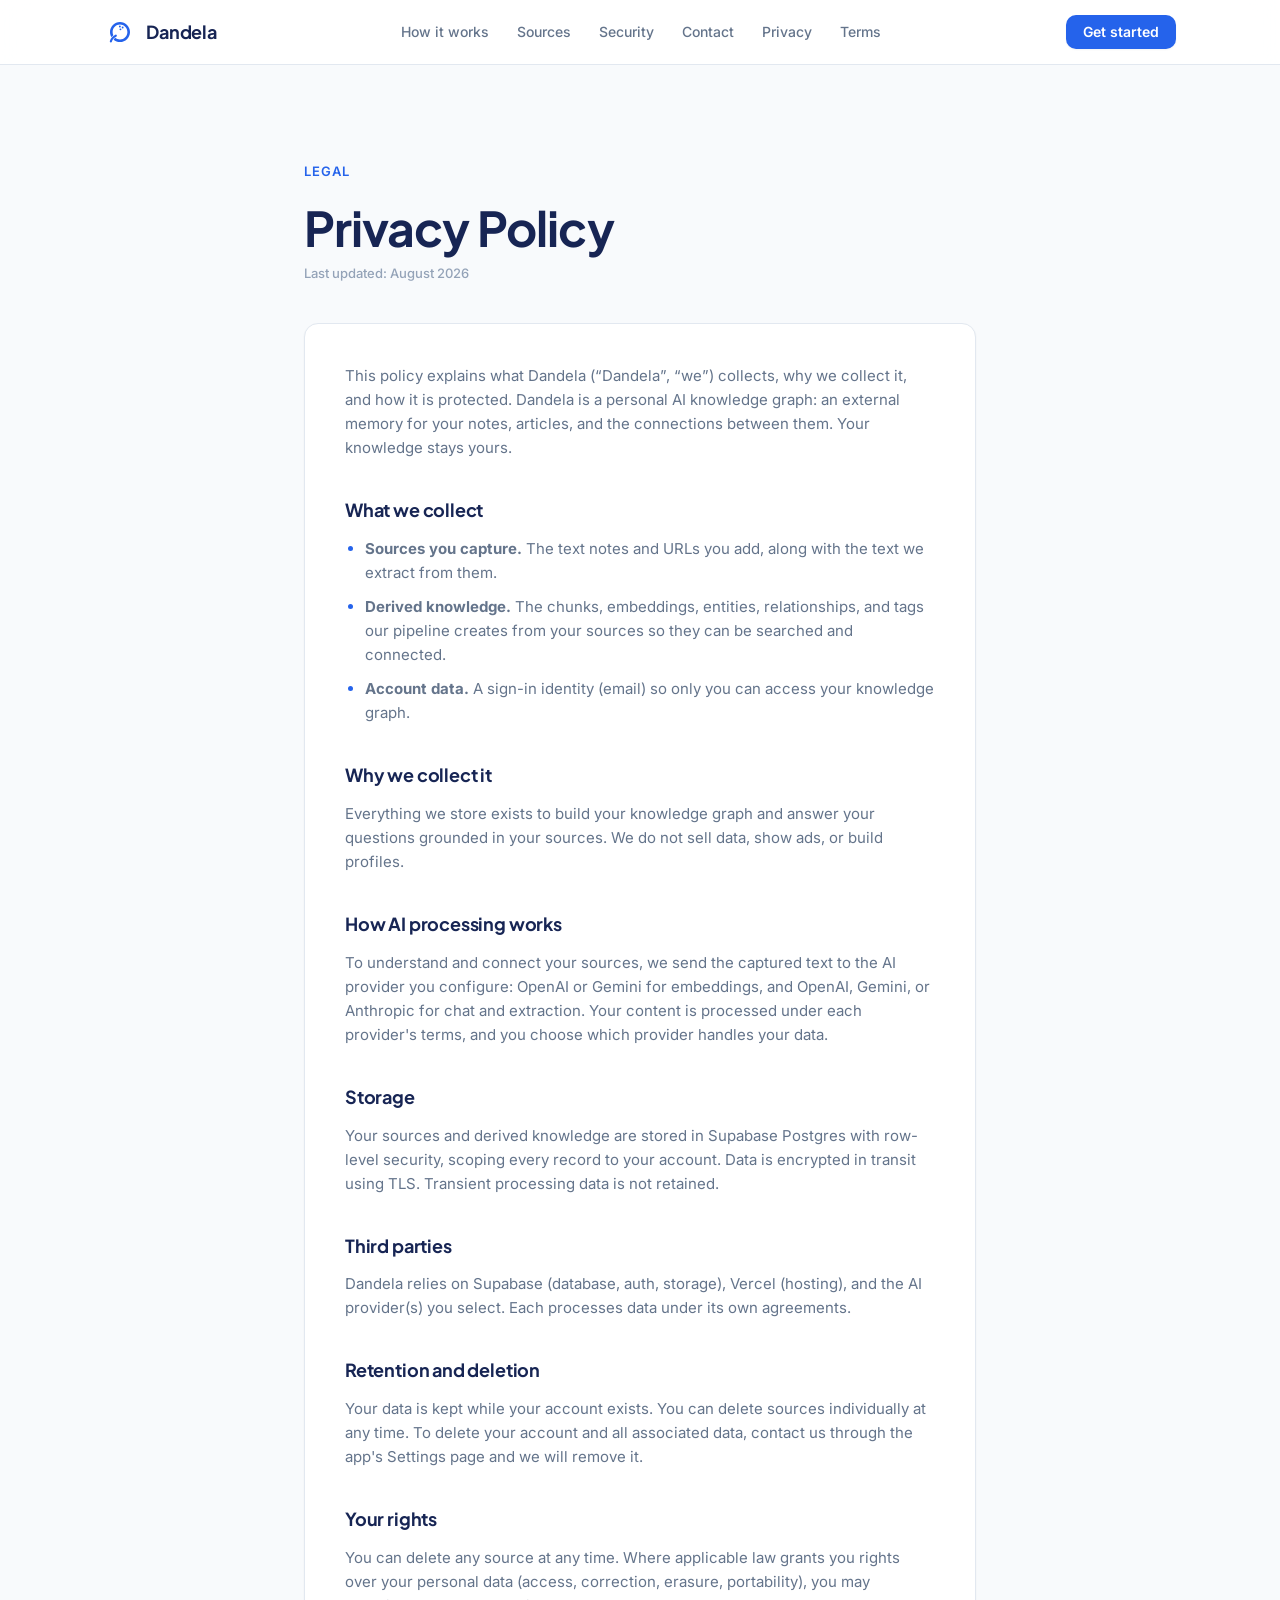
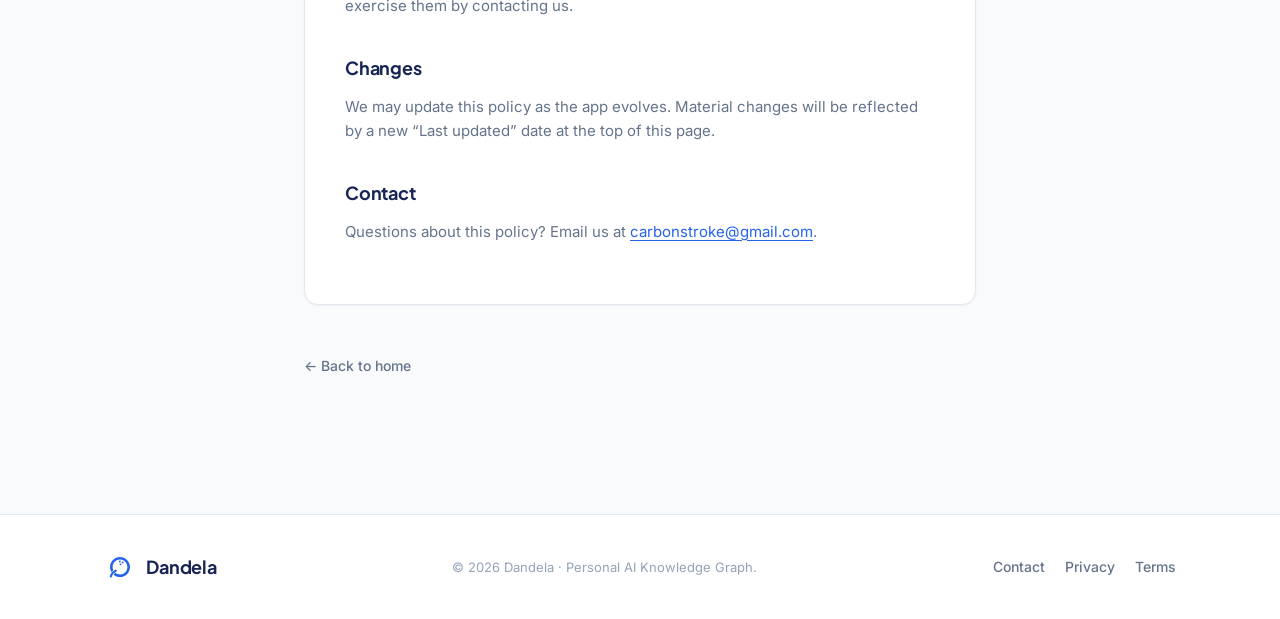
==== commit 40d58a78: "Add contact section with mailto email" ====
--- a/privacy.html
+++ b/privacy.html
@@ -33,6 +33,7 @@
           <li><a href="./index.html#how">How it works</a></li>
           <li><a href="./index.html#sources">Sources</a></li>
           <li><a href="./index.html#security">Security</a></li>
+          <li><a href="./index.html#contact">Contact</a></li>
           <li><a href="./privacy.html">Privacy</a></li>
           <li><a href="./terms.html">Terms</a></li>
         </ul>
@@ -128,7 +129,8 @@
 
             <h2>Contact</h2>
             <p>
-              Questions about this policy? Reach us through the app's Settings page.
+              Questions about this policy? Email us at
+              <a href="mailto:carbonstroke@gmail.com">carbonstroke@gmail.com</a>.
             </p>
           </div>
 
@@ -147,6 +149,7 @@
         </a>
         <p class="footer-note">© 2026 Dandela · Personal AI Knowledge Graph.</p>
         <nav class="footer-links" aria-label="Legal">
+          <a href="mailto:carbonstroke@gmail.com">Contact</a>
           <a href="./privacy.html">Privacy</a>
           <a href="./terms.html">Terms</a>
         </nav>
--- a/styles.css
+++ b/styles.css
@@ -521,6 +521,45 @@
   margin: 0;
 }
 
+/* ---------- Contact ---------- */
+
+.contact {
+  text-align: center;
+}
+
+.contact .section-title {
+  margin-left: auto;
+  margin-right: auto;
+}
+
+.contact-text {
+  font-size: 17px;
+  color: var(--text-secondary);
+  max-width: 44ch;
+  margin: 0 auto 28px;
+}
+
+.contact-actions {
+  display: flex;
+  justify-content: center;
+}
+
+.contact-email {
+  margin: 20px 0 0;
+  font-size: 15px;
+}
+
+.contact-email a {
+  color: var(--accent-blue);
+  font-weight: 500;
+  text-decoration: underline;
+  text-underline-offset: 3px;
+}
+
+.contact-email a:hover {
+  color: var(--accent-blue-deep);
+}
+
 /* ---------- CTA ---------- */
 
 .cta {
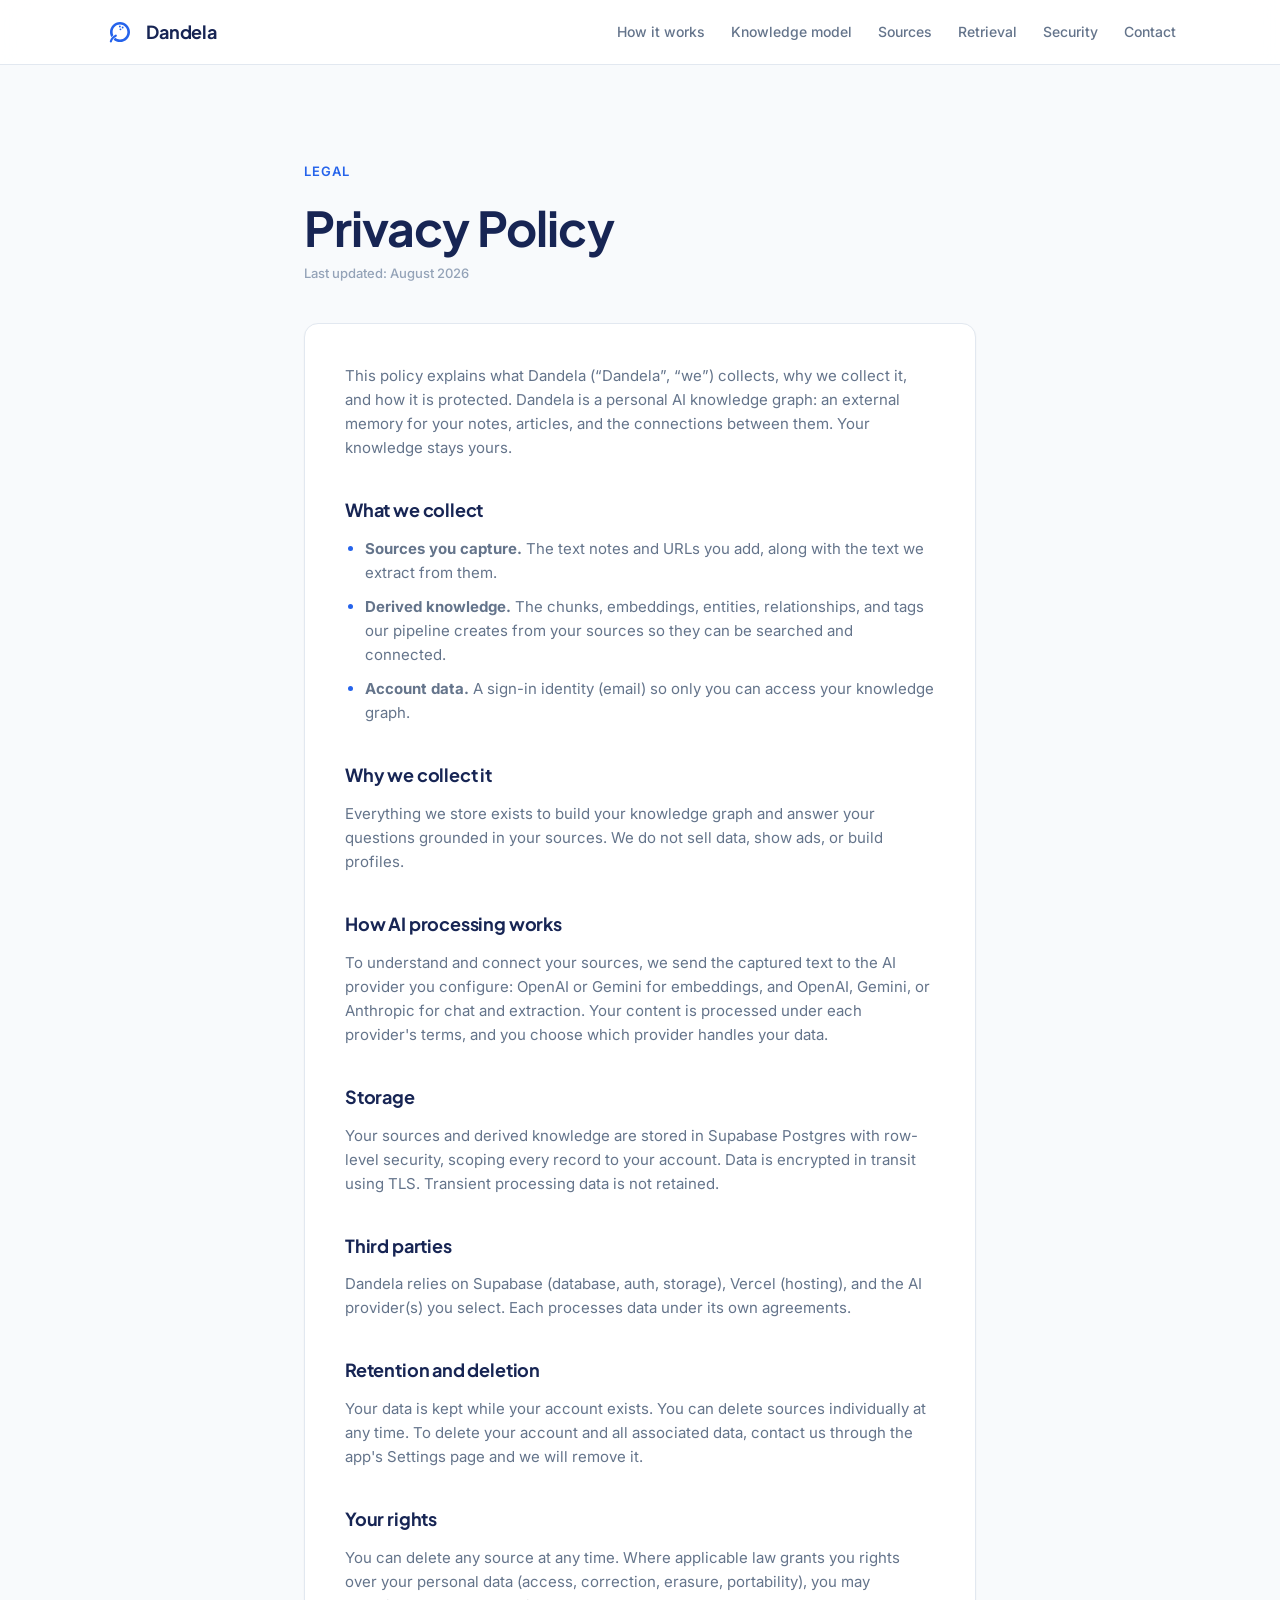
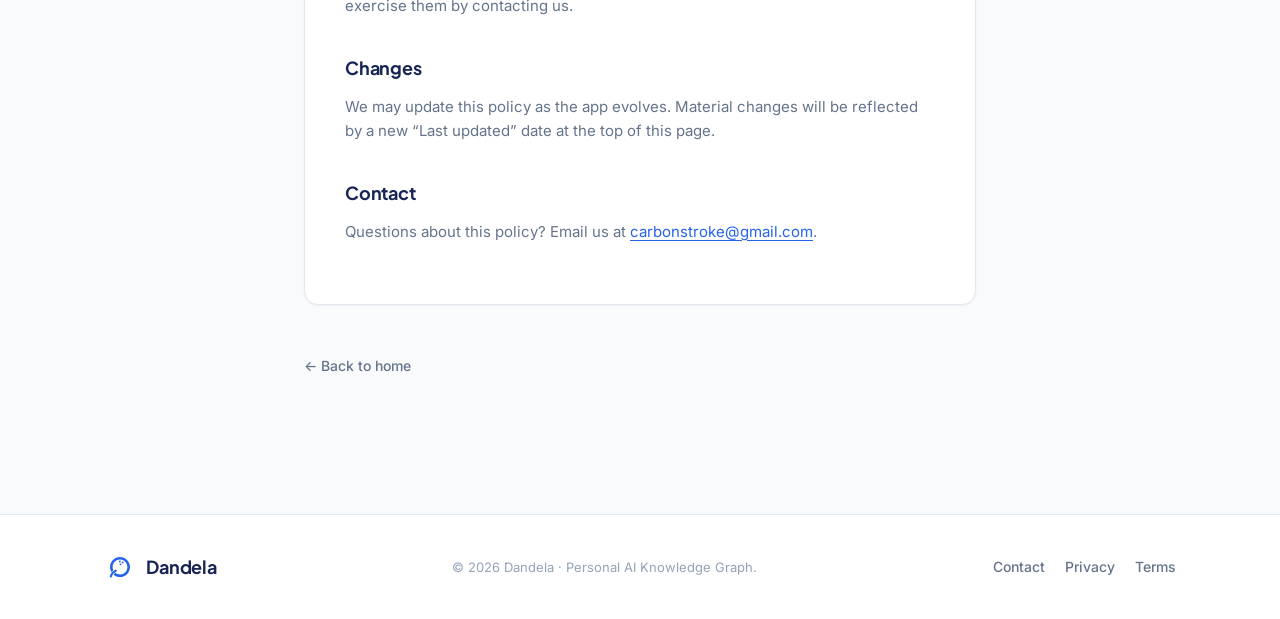
==== commit 2e66e33a: "Refactor landing page: replace dead CTAs with project content The page had six CTAs that resolved to" ====
--- a/privacy.html
+++ b/privacy.html
@@ -31,13 +31,12 @@
         </a>
         <ul class="nav-links">
           <li><a href="./index.html#how">How it works</a></li>
+          <li><a href="./index.html#model">Knowledge model</a></li>
           <li><a href="./index.html#sources">Sources</a></li>
+          <li><a href="./index.html#retrieval">Retrieval</a></li>
           <li><a href="./index.html#security">Security</a></li>
           <li><a href="./index.html#contact">Contact</a></li>
-          <li><a href="./privacy.html">Privacy</a></li>
-          <li><a href="./terms.html">Terms</a></li>
         </ul>
-        <a class="btn btn-primary btn-sm nav-cta" href="./index.html#get-started">Get started</a>
         <button class="nav-toggle" aria-expanded="false" aria-controls="nav-menu" aria-label="Toggle menu">
           <span></span><span></span>
         </button>
@@ -149,7 +148,7 @@
         </a>
         <p class="footer-note">© 2026 Dandela · Personal AI Knowledge Graph.</p>
         <nav class="footer-links" aria-label="Legal">
-          <a href="mailto:carbonstroke@gmail.com">Contact</a>
+          <a href="./index.html#contact">Contact</a>
           <a href="./privacy.html">Privacy</a>
           <a href="./terms.html">Terms</a>
         </nav>
--- a/styles.css
+++ b/styles.css
@@ -108,7 +108,7 @@
 
 .nav-links {
   display: flex;
-  gap: 28px;
+  gap: 26px;
   list-style: none;
   margin: 0;
   padding: 0;
@@ -196,32 +196,6 @@
   box-shadow: var(--shadow-md);
 }
 
-.btn-ghost {
-  background: var(--surface);
-  border-color: var(--border);
-  color: var(--text-primary);
-}
-
-.btn-ghost:hover {
-  border-color: var(--accent-blue);
-  color: var(--accent-blue);
-}
-
-.btn-inverse {
-  background: #fff;
-  color: var(--brand-navy);
-  box-shadow: var(--shadow-sm);
-}
-
-.btn-inverse:hover {
-  background: var(--sky);
-}
-
-.btn-sm {
-  padding: 9px 16px;
-  font-size: 14px;
-}
-
 .btn-lg {
   padding: 16px 30px;
   font-size: 16px;
@@ -231,13 +205,14 @@
 
 .hero {
   position: relative;
-  padding: 120px 0 96px;
+  padding: 104px 0 96px;
 }
 
 .hero-inner {
-  display: flex;
-  flex-direction: column;
-  align-items: flex-start;
+  display: grid;
+  grid-template-columns: 1.05fr 0.95fr;
+  gap: 56px;
+  align-items: center;
 }
 
 .eyebrow {
@@ -252,13 +227,12 @@
 
 .hero-title {
   font-family: var(--font-display);
-  font-size: clamp(40px, 6.5vw, 72px);
-  line-height: 1.04;
+  font-size: clamp(38px, 5vw, 60px);
+  line-height: 1.05;
   letter-spacing: -0.03em;
   font-weight: 700;
   color: var(--brand-navy);
-  margin: 0 0 24px;
-  max-width: 18ch;
+  margin: 0 0 22px;
 }
 
 .hero-accent {
@@ -266,10 +240,10 @@
 }
 
 .hero-sub {
-  font-size: clamp(17px, 2vw, 20px);
-  color: var(--text-secondary);
-  max-width: 56ch;
-  margin: 0 0 36px;
+  font-size: clamp(16px, 1.5vw, 19px);
+  color: var(--text-secondary);
+  max-width: 52ch;
+  margin: 0 0 32px;
 }
 
 .hero-sub strong {
@@ -280,7 +254,151 @@
 .hero-actions {
   display: flex;
   flex-wrap: wrap;
-  gap: 14px;
+  align-items: center;
+  gap: 18px;
+}
+
+.hero-meta {
+  font-size: 13px;
+  font-weight: 500;
+  color: var(--text-muted);
+}
+
+/* ---------- Hero panel (example ask/answer) ---------- */
+
+.hero-panel {
+  background: var(--surface);
+  border: 1px solid var(--border);
+  border-radius: var(--radius-xl);
+  box-shadow: var(--shadow-lg);
+  overflow: hidden;
+}
+
+.panel-bar {
+  display: flex;
+  align-items: center;
+  gap: 10px;
+  padding: 14px 20px;
+  border-bottom: 1px solid var(--border);
+  background: var(--bg);
+}
+
+.panel-dot {
+  width: 9px;
+  height: 9px;
+  border-radius: 50%;
+  background: var(--accent-blue);
+  flex: none;
+}
+
+.panel-title {
+  font-family: var(--font-display);
+  font-size: 14px;
+  font-weight: 700;
+  color: var(--brand-navy);
+}
+
+.panel-tag {
+  margin-left: auto;
+  font-size: 11px;
+  font-weight: 600;
+  letter-spacing: 0.08em;
+  text-transform: uppercase;
+  color: var(--text-muted);
+}
+
+.panel-body {
+  padding: 24px 20px 20px;
+}
+
+.panel-q,
+.panel-a {
+  position: relative;
+  margin: 0;
+  padding-left: 34px;
+  font-size: 15px;
+}
+
+.panel-q {
+  color: var(--brand-navy);
+  font-weight: 600;
+  margin-bottom: 16px;
+}
+
+.panel-a {
+  color: var(--text-secondary);
+}
+
+.panel-label {
+  position: absolute;
+  left: 0;
+  top: 1px;
+  display: grid;
+  place-items: center;
+  width: 22px;
+  height: 22px;
+  border-radius: var(--radius-sm);
+  background: var(--sky);
+  color: var(--accent-blue);
+  font-size: 11px;
+  font-weight: 700;
+}
+
+.panel-label.alt {
+  background: var(--accent-blue);
+  color: #fff;
+}
+
+.panel-cites {
+  margin-top: 22px;
+  padding-top: 18px;
+  border-top: 1px dashed var(--border);
+}
+
+.cite-label {
+  display: block;
+  font-size: 11px;
+  font-weight: 600;
+  letter-spacing: 0.08em;
+  text-transform: uppercase;
+  color: var(--text-muted);
+  margin-bottom: 12px;
+}
+
+.panel-cites ul {
+  list-style: none;
+  margin: 0;
+  padding: 0;
+  display: flex;
+  flex-direction: column;
+  gap: 8px;
+}
+
+.panel-cites li {
+  display: flex;
+  align-items: center;
+  gap: 10px;
+  font-size: 14px;
+  color: var(--brand-navy);
+  font-weight: 500;
+}
+
+.cite-type {
+  flex: none;
+  font-size: 11px;
+  font-weight: 600;
+  padding: 3px 8px;
+  border-radius: var(--radius-sm);
+}
+
+.cite-type.note {
+  background: #eef2ff;
+  color: #2563eb;
+}
+
+.cite-type.url {
+  background: #ecfeff;
+  color: #0891b2;
 }
 
 /* ---------- Sections ---------- */
@@ -309,6 +427,13 @@
   color: var(--brand-navy);
   margin: 0 0 52px;
   max-width: 22ch;
+}
+
+.section-lead {
+  font-size: 17px;
+  color: var(--text-secondary);
+  max-width: 60ch;
+  margin: -32px 0 48px;
 }
 
 /* ---------- How it works ---------- */
@@ -362,6 +487,122 @@
   margin: 0;
 }
 
+/* ---------- Pipeline strip ---------- */
+
+.pipeline {
+  display: flex;
+  flex-wrap: wrap;
+  align-items: center;
+  gap: 10px;
+  margin-top: 40px;
+}
+
+.pipe-step {
+  position: relative;
+  padding: 8px 14px;
+  border-radius: 999px;
+  background: var(--surface);
+  border: 1px solid var(--border);
+  font-size: 13px;
+  font-weight: 500;
+  color: var(--text-secondary);
+}
+
+.pipe-step + .pipe-step::before {
+  content: "→";
+  position: absolute;
+  left: -14px;
+  top: 50%;
+  transform: translateY(-50%);
+  color: var(--text-muted);
+  font-size: 12px;
+}
+
+.pipe-step.is-end {
+  background: var(--sky);
+  border-color: transparent;
+  color: var(--accent-blue-deep);
+  font-weight: 600;
+}
+
+.pipeline-note {
+  margin: 18px 0 0;
+  font-size: 14px;
+  color: var(--text-muted);
+}
+
+.pipeline-note code {
+  font-family: ui-monospace, SFMono-Regular, Menlo, monospace;
+  font-size: 0.9em;
+  color: var(--brand-navy);
+  background: var(--sky);
+  border-radius: var(--radius-sm);
+  padding: 2px 6px;
+}
+
+/* ---------- Knowledge model ---------- */
+
+.model-grid {
+  display: grid;
+  grid-template-columns: repeat(3, 1fr);
+  gap: 20px;
+}
+
+.model-card {
+  background: var(--surface);
+  border: 1px solid var(--border);
+  border-radius: var(--radius-lg);
+  box-shadow: var(--shadow-sm);
+  padding: 28px 26px;
+  transition: border-color 0.2s var(--ease), transform 0.2s var(--ease), box-shadow 0.2s var(--ease);
+}
+
+.model-card:hover {
+  border-color: var(--sky);
+  box-shadow: var(--shadow-md);
+  transform: translateY(-3px);
+}
+
+.model-card h3 {
+  font-family: var(--font-display);
+  font-size: 18px;
+  font-weight: 700;
+  letter-spacing: -0.01em;
+  color: var(--brand-navy);
+  margin: 0 0 10px;
+}
+
+.model-card p {
+  font-size: 15px;
+  color: var(--text-secondary);
+  margin: 0;
+}
+
+.chips {
+  display: flex;
+  flex-wrap: wrap;
+  gap: 7px;
+  margin-top: 18px;
+}
+
+.chip {
+  font-size: 12px;
+  font-weight: 500;
+  padding: 4px 10px;
+  border-radius: 999px;
+  background: var(--bg);
+  border: 1px solid var(--border);
+  color: var(--text-secondary);
+}
+
+.chip.mono {
+  font-family: ui-monospace, SFMono-Regular, Menlo, monospace;
+  font-size: 11px;
+  background: var(--sky);
+  border-color: transparent;
+  color: var(--accent-blue-deep);
+}
+
 /* ---------- Sources ---------- */
 
 .source-grid {
@@ -429,16 +670,127 @@
   margin: 0;
 }
 
-.source-note {
-  margin: 28px 0 0;
-  font-size: 14px;
+.source-card p.source-state {
+  display: inline-flex;
+  align-items: center;
+  gap: 7px;
+  margin-top: 18px;
+  font-size: 13px;
+  font-weight: 600;
+}
+
+.source-state::before {
+  content: "";
+  width: 7px;
+  height: 7px;
+  border-radius: 50%;
+  background: currentColor;
+}
+
+.source-state.ready {
+  color: var(--success);
+}
+
+.source-state.next {
   color: var(--text-muted);
+}
+
+/* ---------- Retrieval (navy band) ---------- */
+
+.retrieval {
+  background: var(--brand-navy);
+  border-top: none;
+}
+
+.kicker.alt {
+  color: var(--sky);
+}
+
+.retrieval-title {
+  font-family: var(--font-display);
+  font-size: clamp(30px, 4.2vw, 44px);
+  line-height: 1.12;
+  letter-spacing: -0.02em;
+  font-weight: 700;
+  color: #fff;
+  margin: 0 0 18px;
+  max-width: 22ch;
+}
+
+.retrieval-lead {
+  font-size: 17px;
+  color: var(--sky);
+  max-width: 60ch;
+  margin: 0 0 52px;
+}
+
+.spec-grid {
+  display: grid;
+  grid-template-columns: repeat(2, 1fr);
+  gap: 20px;
+}
+
+.spec {
+  background: rgba(255, 255, 255, 0.05);
+  border: 1px solid rgba(255, 255, 255, 0.12);
+  border-radius: var(--radius-lg);
+  padding: 26px;
+}
+
+.spec h3 {
+  font-family: var(--font-display);
+  font-size: 17px;
+  font-weight: 700;
+  letter-spacing: -0.01em;
+  color: #fff;
+  margin: 0 0 10px;
+}
+
+.spec p {
+  font-size: 15px;
+  color: rgba(255, 255, 255, 0.72);
+  margin: 0;
+}
+
+.stat-row {
+  display: grid;
+  grid-template-columns: repeat(4, 1fr);
+  gap: 20px;
+  margin: 40px 0 0;
+  padding: 28px 0 0;
+  border-top: 1px solid rgba(255, 255, 255, 0.14);
+}
+
+.stat dt {
+  font-size: 12px;
+  font-weight: 600;
+  letter-spacing: 0.08em;
+  text-transform: uppercase;
+  color: rgba(255, 255, 255, 0.55);
+  margin-bottom: 8px;
+}
+
+.stat dd {
+  font-family: var(--font-display);
+  font-size: 22px;
+  font-weight: 700;
+  letter-spacing: -0.01em;
+  color: #fff;
+  margin: 0;
+}
+
+.retrieval-stack {
+  margin: 32px 0 0;
+  font-size: 13px;
+  font-weight: 500;
+  color: rgba(255, 255, 255, 0.6);
 }
 
 /* ---------- Security ---------- */
 
 .security {
   background: var(--sky);
+  border-top: none;
 }
 
 .security-inner {
@@ -525,82 +877,40 @@
 
 .contact {
   text-align: center;
+  border-top: none;
 }
 
 .contact .section-title {
   margin-left: auto;
   margin-right: auto;
+  margin-bottom: 20px;
 }
 
 .contact-text {
   font-size: 17px;
   color: var(--text-secondary);
-  max-width: 44ch;
-  margin: 0 auto 28px;
-}
-
-.contact-actions {
-  display: flex;
-  justify-content: center;
+  max-width: 46ch;
+  margin: 0 auto 24px;
 }
 
 .contact-email {
-  margin: 20px 0 0;
-  font-size: 15px;
+  margin: 0;
+  font-family: var(--font-display);
+  font-size: clamp(20px, 3vw, 26px);
+  font-weight: 700;
+  letter-spacing: -0.01em;
 }
 
 .contact-email a {
   color: var(--accent-blue);
-  font-weight: 500;
   text-decoration: underline;
-  text-underline-offset: 3px;
+  text-underline-offset: 5px;
+  text-decoration-thickness: 2px;
+  transition: color 0.18s var(--ease);
 }
 
 .contact-email a:hover {
   color: var(--accent-blue-deep);
-}
-
-/* ---------- CTA ---------- */
-
-.cta {
-  background: var(--brand-navy);
-  text-align: center;
-}
-
-.cta-inner {
-  display: flex;
-  flex-direction: column;
-  align-items: center;
-}
-
-.cta-title {
-  font-family: var(--font-display);
-  font-size: clamp(34px, 5vw, 52px);
-  line-height: 1.08;
-  letter-spacing: -0.02em;
-  font-weight: 700;
-  color: #fff;
-  margin: 0 0 18px;
-}
-
-.cta-sub {
-  font-size: 17px;
-  color: var(--sky);
-  max-width: 52ch;
-  margin: 0 0 34px;
-}
-
-.cta-actions {
-  display: flex;
-  flex-direction: column;
-  align-items: center;
-  gap: 16px;
-}
-
-.cta-meta {
-  font-size: 13px;
-  font-weight: 500;
-  color: rgba(255, 255, 255, 0.7);
 }
 
 /* ---------- Footer ---------- */
@@ -759,9 +1069,31 @@
 
 /* ---------- Responsive ---------- */
 
+@media (max-width: 1000px) {
+  .hero-inner {
+    grid-template-columns: 1fr;
+    gap: 44px;
+  }
+
+  .hero-sub {
+    max-width: 58ch;
+  }
+
+  .model-grid {
+    grid-template-columns: repeat(2, 1fr);
+  }
+
+  .stat-row {
+    grid-template-columns: repeat(2, 1fr);
+    gap: 26px 20px;
+  }
+}
+
 @media (max-width: 920px) {
   .steps,
-  .source-grid {
+  .source-grid,
+  .model-grid,
+  .spec-grid {
     grid-template-columns: 1fr;
   }
 
@@ -799,23 +1131,32 @@
   .nav-toggle {
     display: flex;
   }
-
-  .nav-cta {
-    display: none;
-  }
 }
 
 @media (max-width: 520px) {
   .hero {
-    padding: 88px 0 64px;
+    padding: 80px 0 64px;
   }
 
   .section {
     padding: 80px 0;
   }
 
+  .section-lead,
+  .retrieval-lead {
+    margin-bottom: 36px;
+  }
+
+  .section-lead {
+    margin-top: -28px;
+  }
+
   .legal-body {
     padding: 28px 22px;
+  }
+
+  .stat-row {
+    grid-template-columns: 1fr;
   }
 }
 
@@ -838,4 +1179,4 @@
     transition-duration: 0.01ms !important;
     animation-duration: 0.01ms !important;
   }
-}+}
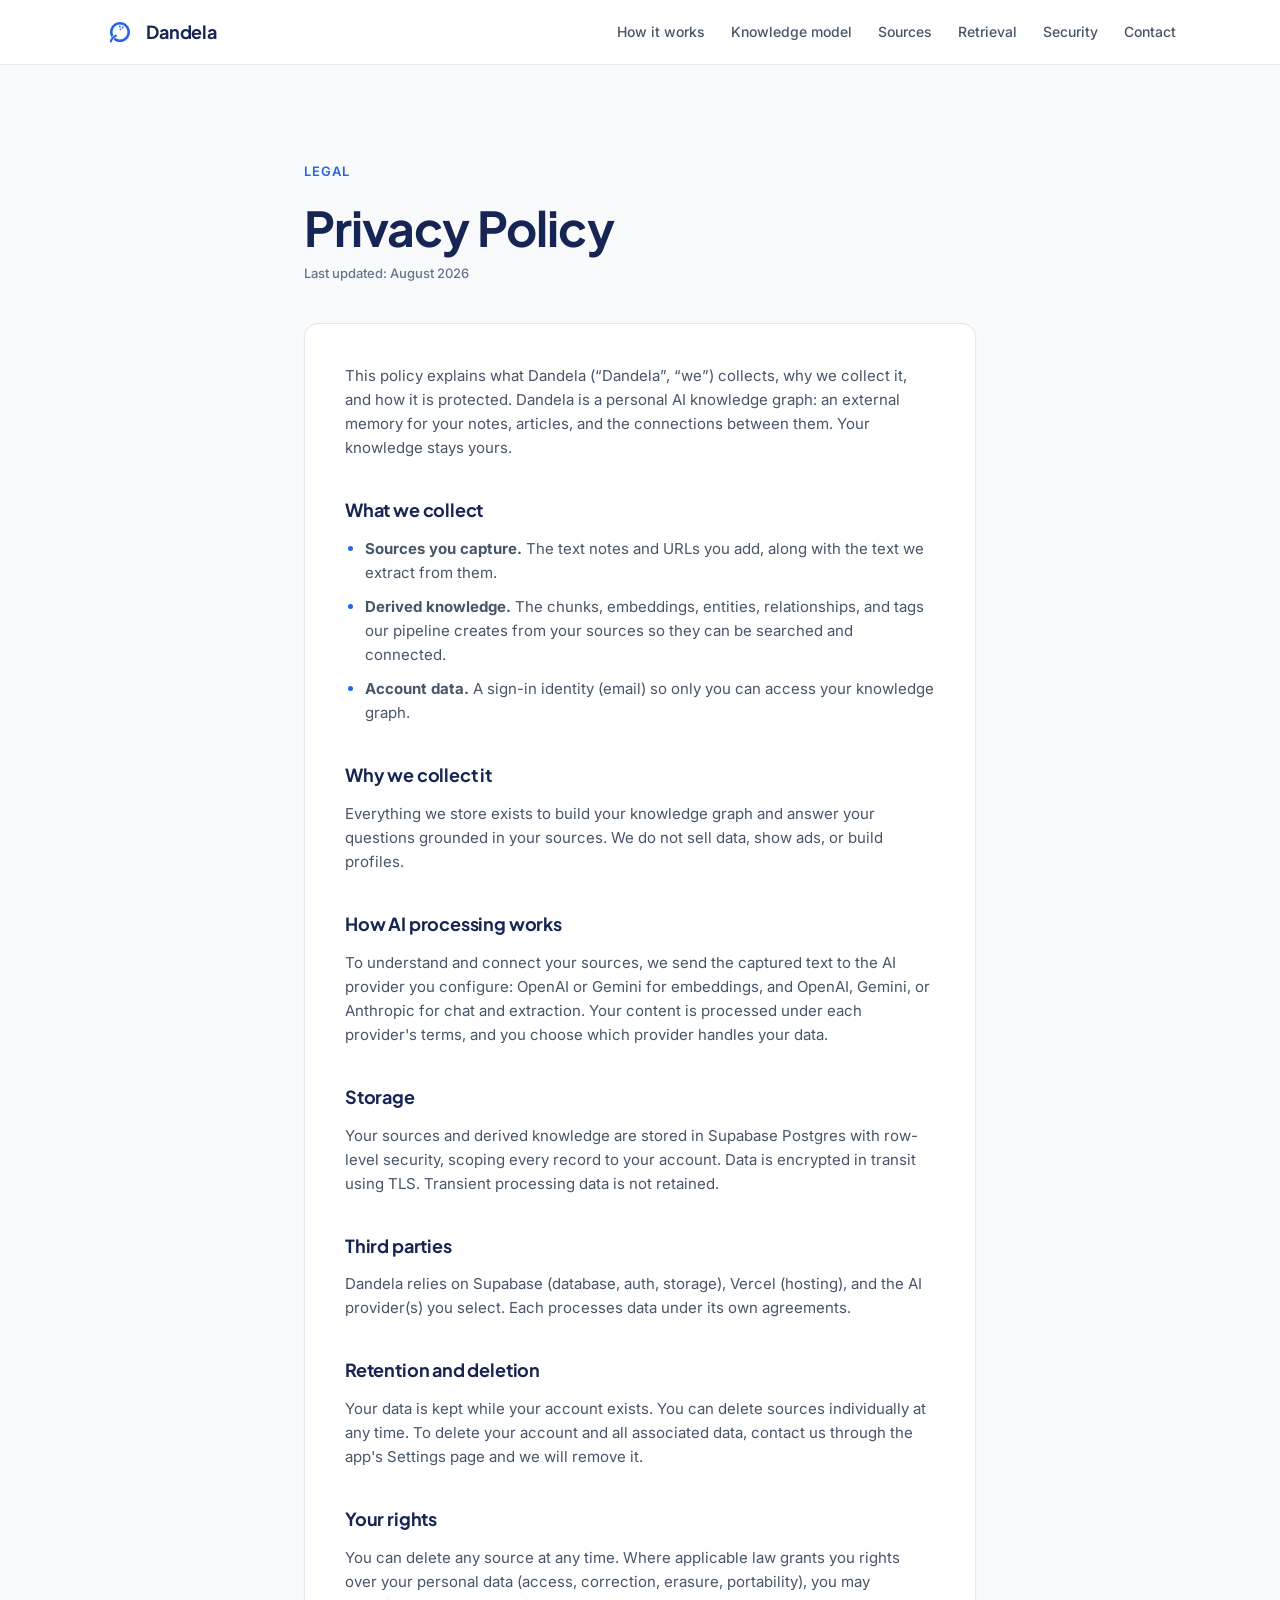
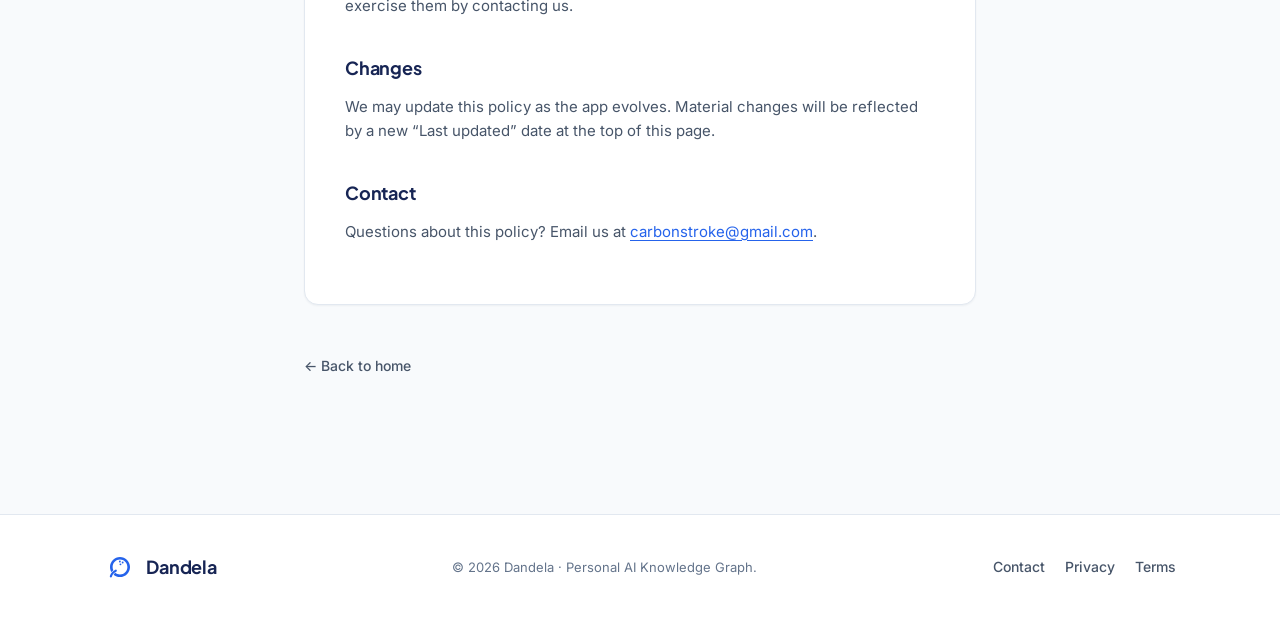
==== commit 0d2aa524: "Improve mobile navigation accessibility and contrast - Add keyboard-friendly menu controls and no-JS" ====
--- a/privacy.html
+++ b/privacy.html
@@ -29,7 +29,7 @@
           </span>
           <span class="brand-name">Dandela</span>
         </a>
-        <ul class="nav-links">
+        <ul class="nav-links" id="nav-menu">
           <li><a href="./index.html#how">How it works</a></li>
           <li><a href="./index.html#model">Knowledge model</a></li>
           <li><a href="./index.html#sources">Sources</a></li>
@@ -37,7 +37,7 @@
           <li><a href="./index.html#security">Security</a></li>
           <li><a href="./index.html#contact">Contact</a></li>
         </ul>
-        <button class="nav-toggle" aria-expanded="false" aria-controls="nav-menu" aria-label="Toggle menu">
+        <button class="nav-toggle" aria-expanded="false" aria-controls="nav-menu" aria-label="Open menu">
           <span></span><span></span>
         </button>
       </nav>
--- a/theme.css
+++ b/theme.css
@@ -26,15 +26,15 @@
 
   /* ---------- Color · Text ---------- */
   --text-primary: #172033; /* headings, primary text */
-  --text-secondary: #64748b; /* secondary text */
-  --text-muted: #94a3b8; /* muted / captions */
+  --text-secondary: #475569; /* secondary text */
+  --text-muted: #64748b; /* muted / captions */
 
   /* ---------- Color · Lines ---------- */
   --border: #e2e8f0;
 
   /* ---------- Color · Status ---------- */
-  --success: #16a34a;
-  --warning: #d97706;
+  --success: #15803d;
+  --warning: #b45309;
   --error: #dc2626;
 
   /* ---------- Typography ---------- */
--- a/styles.css
+++ b/styles.css
@@ -493,12 +493,26 @@
   display: flex;
   flex-wrap: wrap;
   align-items: center;
-  gap: 10px;
+  gap: 14px;
   margin-top: 40px;
 }
 
+/* Each arrow is bound to the step it points at, so a wrapped row never starts
+   or ends with a stranded arrow. */
+.pipe-link {
+  display: inline-flex;
+  align-items: center;
+  gap: 14px;
+}
+
+.pipe-arrow {
+  flex: none;
+  color: var(--text-muted);
+  font-size: 13px;
+  line-height: 1;
+}
+
 .pipe-step {
-  position: relative;
   padding: 8px 14px;
   border-radius: 999px;
   background: var(--surface);
@@ -506,16 +520,6 @@
   font-size: 13px;
   font-weight: 500;
   color: var(--text-secondary);
-}
-
-.pipe-step + .pipe-step::before {
-  content: "→";
-  position: absolute;
-  left: -14px;
-  top: 50%;
-  transform: translateY(-50%);
-  color: var(--text-muted);
-  font-size: 12px;
 }
 
 .pipe-step.is-end {
@@ -754,10 +758,10 @@
 
 .stat-row {
   display: grid;
-  grid-template-columns: repeat(4, 1fr);
-  gap: 20px;
-  margin: 40px 0 0;
-  padding: 28px 0 0;
+  grid-template-columns: repeat(2, 1fr);
+  gap: 34px 40px;
+  margin: 44px 0 0;
+  padding: 32px 0 0;
   border-top: 1px solid rgba(255, 255, 255, 0.14);
 }
 
@@ -767,16 +771,28 @@
   letter-spacing: 0.08em;
   text-transform: uppercase;
   color: rgba(255, 255, 255, 0.55);
-  margin-bottom: 8px;
+  margin-bottom: 10px;
 }
 
 .stat dd {
+  margin: 0;
+}
+
+.stat-figure {
+  display: block;
   font-family: var(--font-display);
   font-size: 22px;
   font-weight: 700;
   letter-spacing: -0.01em;
   color: #fff;
-  margin: 0;
+  margin-bottom: 8px;
+}
+
+.stat-plain {
+  display: block;
+  font-size: 15px;
+  color: rgba(255, 255, 255, 0.72);
+  max-width: 42ch;
 }
 
 .retrieval-stack {
@@ -1054,7 +1070,7 @@
 
 /* ---------- Reveal on scroll ---------- */
 
-.reveal {
+.js .reveal {
   opacity: 0;
   transform: translateY(18px);
   transition:
@@ -1062,7 +1078,7 @@
     transform 0.7s var(--ease);
 }
 
-.reveal.is-visible {
+.js .reveal.is-visible {
   opacity: 1;
   transform: none;
 }
@@ -1084,8 +1100,7 @@
   }
 
   .stat-row {
-    grid-template-columns: repeat(2, 1fr);
-    gap: 26px 20px;
+    gap: 30px 32px;
   }
 }
 
@@ -1093,7 +1108,8 @@
   .steps,
   .source-grid,
   .model-grid,
-  .spec-grid {
+  .spec-grid,
+  .stat-row {
     grid-template-columns: 1fr;
   }
 
@@ -1112,14 +1128,17 @@
     padding: 12px 24px 20px;
     transform: translateY(-8px);
     opacity: 0;
+    visibility: hidden;
     pointer-events: none;
-    transition: opacity 0.2s var(--ease), transform 0.2s var(--ease);
+    transition: opacity 0.2s var(--ease), transform 0.2s var(--ease), visibility 0s linear 0.2s;
   }
 
   .nav-links.is-open {
     opacity: 1;
     transform: none;
+    visibility: visible;
     pointer-events: auto;
+    transition: opacity 0.2s var(--ease), transform 0.2s var(--ease), visibility 0s;
   }
 
   .nav-links a {
@@ -1155,9 +1174,6 @@
     padding: 28px 22px;
   }
 
-  .stat-row {
-    grid-template-columns: 1fr;
-  }
 }
 
 /* ---------- Reduced motion ---------- */
